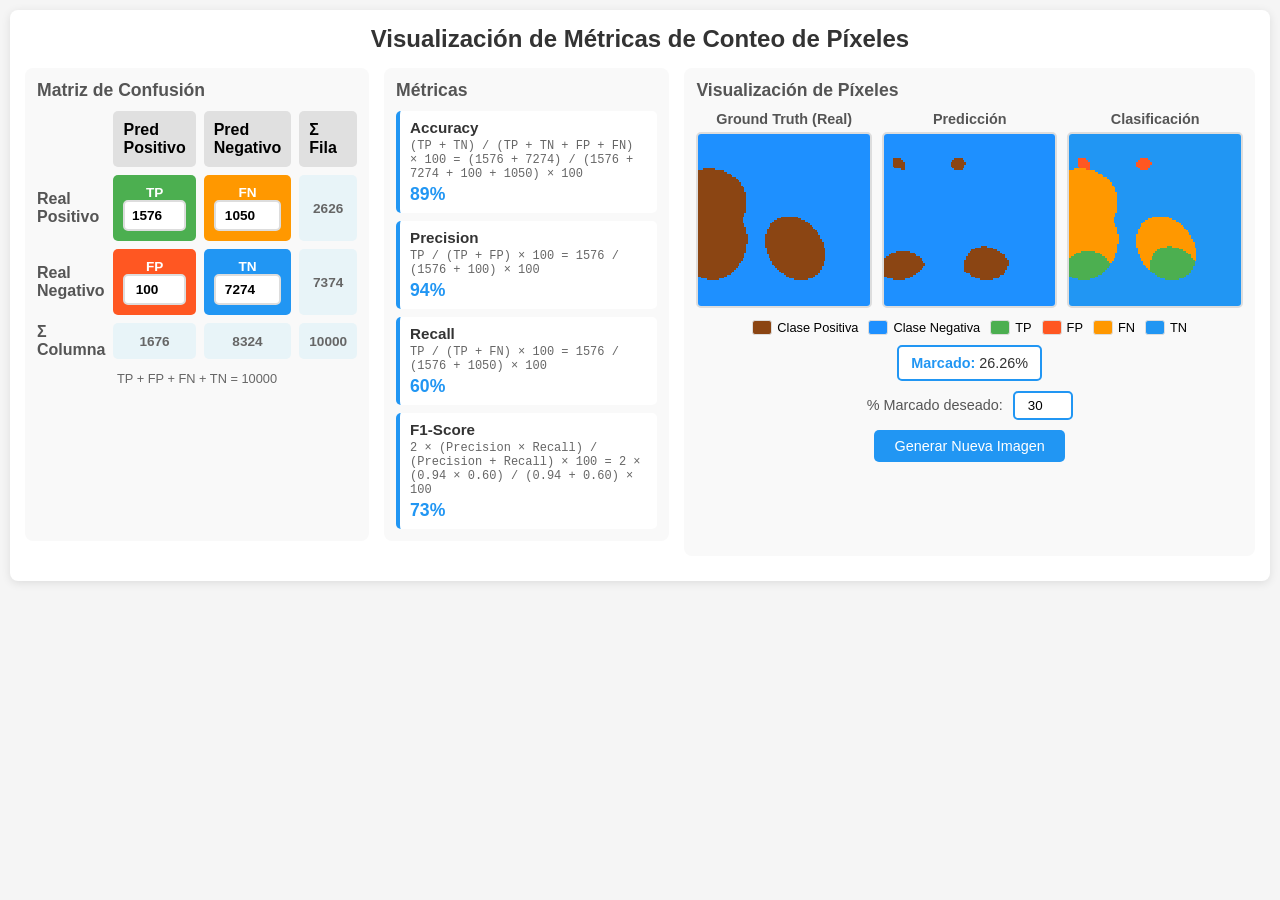
==== confusion/index.html @ 87978277 "Primera versión de matriz de confusión" ====
<!DOCTYPE html>
<html lang="es">
<head>
    <meta charset="UTF-8">
    <meta name="viewport" content="width=device-width, initial-scale=1.0">
    <title>Visualización de Métricas de Píxeles</title>
    <style>
        * {
            margin: 0;
            padding: 0;
            box-sizing: border-box;
        }

        body {
            font-family: 'Segoe UI', Tahoma, Geneva, Verdana, sans-serif;
            background: #f5f5f5;
            padding: 10px;
        }

        .container {
            max-width: 1600px;
            margin: 0 auto;
            background: white;
            padding: 15px;
            border-radius: 8px;
            box-shadow: 0 2px 10px rgba(0,0,0,0.1);
        }

        h1 {
            color: #333;
            margin-bottom: 15px;
            text-align: center;
            font-size: 1.5em;
        }

        .main-grid {
            display: grid;
            grid-template-columns: 1fr 1fr 2fr;
            gap: 15px;
            margin-bottom: 10px;
        }

        .section {
            background: #f9f9f9;
            padding: 12px;
            border-radius: 8px;
        }

        .section h2 {
            color: #555;
            margin-bottom: 10px;
            font-size: 1.1em;
        }

        .confusion-matrix {
            display: grid;
            grid-template-columns: auto 1fr 1fr auto;
            gap: 8px;
            margin-bottom: 12px;
        }

        .sum-cell {
            display: flex;
            align-items: center;
            justify-content: center;
            font-weight: bold;
            color: #666;
            font-size: 0.85em;
            background: #e8f4f8;
            padding: 10px;
            border-radius: 5px;
        }

        .matrix-cell {
            padding: 10px;
            text-align: center;
            border-radius: 5px;
            font-weight: bold;
            font-size: 0.85em;
        }

        .matrix-label {
            display: flex;
            align-items: center;
            justify-content: center;
            font-weight: bold;
            color: #555;
        }

        .matrix-header {
            background: #e0e0e0;
            font-weight: bold;
            padding: 10px;
            border-radius: 5px;
        }

        .tp { background: #4CAF50; color: white; }
        .fn { background: #FF9800; color: white; }
        .fp { background: #FF5722; color: white; }
        .tn { background: #2196F3; color: white; }

        .matrix-input {
            width: 100%;
            padding: 6px;
            font-size: 1em;
            text-align: center;
            border: 2px solid #ddd;
            border-radius: 5px;
            font-weight: bold;
        }

        .matrix-input:focus {
            outline: none;
            border-color: #2196F3;
        }

        .metrics {
            display: flex;
            flex-direction: column;
            gap: 8px;
        }

        .metric-item {
            background: white;
            padding: 8px 10px;
            border-radius: 5px;
            border-left: 4px solid #2196F3;
        }

        .metric-name {
            font-weight: bold;
            color: #333;
            margin-bottom: 3px;
            font-size: 0.95em;
        }

        .metric-formula {
            font-family: 'Courier New', monospace;
            color: #666;
            font-size: 0.75em;
            margin-bottom: 3px;
        }

        .metric-value {
            font-size: 1.1em;
            font-weight: bold;
            color: #2196F3;
        }

        .images-section {
            grid-column: 3 / 4;
            grid-row: 1 / 3;
        }

        .images-grid {
            display: grid;
            grid-template-columns: repeat(3, 1fr);
            gap: 10px;
        }

        .image-container {
            text-align: center;
        }

        .image-container h3 {
            color: #555;
            margin-bottom: 5px;
            font-size: 0.9em;
        }

        canvas {
            border: 2px solid #ddd;
            border-radius: 5px;
            width: 100%;
            height: auto;
            image-rendering: pixelated;
        }

        .controls {
            display: flex;
            justify-content: center;
            gap: 10px;
            margin-top: 10px;
            flex-direction: column;
            align-items: center;
        }

        .info-box {
            background: white;
            padding: 8px 12px;
            border-radius: 5px;
            border: 2px solid #2196F3;
            font-size: 0.9em;
            color: #333;
        }

        .info-label {
            font-weight: bold;
            color: #2196F3;
        }

        button {
            background: #2196F3;
            color: white;
            border: none;
            padding: 8px 20px;
            font-size: 0.9em;
            border-radius: 5px;
            cursor: pointer;
            transition: background 0.3s;
        }

        button:hover {
            background: #1976D2;
        }

        button:active {
            transform: scale(0.98);
        }

        .legend {
            display: flex;
            justify-content: center;
            gap: 10px;
            margin-top: 8px;
            flex-wrap: wrap;
        }

        .legend-item {
            display: flex;
            align-items: center;
            gap: 5px;
            font-size: 0.8em;
        }

        .legend-color {
            width: 20px;
            height: 15px;
            border-radius: 3px;
            border: 1px solid #ddd;
        }

        @media (max-width: 1024px) {
            .main-grid {
                grid-template-columns: 1fr;
            }

            .images-grid {
                grid-template-columns: 1fr;
            }
        }
    </style>
</head>
<body>
    <div class="container">
        <h1>Visualización de Métricas de Conteo de Píxeles</h1>
        
        <div class="main-grid">
            <div class="section">
                <h2>Matriz de Confusión</h2>
                <div class="confusion-matrix">
                    <div></div>
                    <div class="matrix-header">Pred Positivo</div>
                    <div class="matrix-header">Pred Negativo</div>
                    <div class="matrix-header">Σ Fila</div>
                    
                    <div class="matrix-label">Real Positivo</div>
                    <div class="matrix-cell tp">
                        <div>TP</div>
                        <input type="number" id="tp" class="matrix-input" min="0" value="300">
                    </div>
                    <div class="matrix-cell fn">
                        <div>FN</div>
                        <input type="number" id="fn" class="matrix-input" min="0" value="200">
                    </div>
                    <div class="sum-cell" id="sum-row1">500</div>
                    
                    <div class="matrix-label">Real Negativo</div>
                    <div class="matrix-cell fp">
                        <div>FP</div>
                        <input type="number" id="fp" class="matrix-input" min="0" value="100">
                    </div>
                    <div class="matrix-cell tn">
                        <div>TN</div>
                        <input type="number" id="tn" class="matrix-input" min="0" value="9400">
                    </div>
                    <div class="sum-cell" id="sum-row2">9500</div>

                    <div class="matrix-label">Σ Columna</div>
                    <div class="sum-cell" id="sum-col1">400</div>
                    <div class="sum-cell" id="sum-col2">9600</div>
                    <div class="sum-cell" id="sum-total">10000</div>
                </div>
                <p style="color: #666; font-size: 0.8em; text-align: center;">
                    TP + FP + FN + TN = 10000
                </p>
            </div>

            <div class="section">
                <h2>Métricas</h2>
                <div class="metrics">
                    <div class="metric-item">
                        <div class="metric-name">Accuracy</div>
                        <div class="metric-formula" id="accuracy-formula"></div>
                        <div class="metric-value" id="accuracy-value"></div>
                    </div>
                    <div class="metric-item">
                        <div class="metric-name">Precision</div>
                        <div class="metric-formula" id="precision-formula"></div>
                        <div class="metric-value" id="precision-value"></div>
                    </div>
                    <div class="metric-item">
                        <div class="metric-name">Recall</div>
                        <div class="metric-formula" id="recall-formula"></div>
                        <div class="metric-value" id="recall-value"></div>
                    </div>
                    <div class="metric-item">
                        <div class="metric-name">F1-Score</div>
                        <div class="metric-formula" id="f1-formula"></div>
                        <div class="metric-value" id="f1-value"></div>
                    </div>
                </div>
            </div>

            <div class="section images-section">
                <h2>Visualización de Píxeles</h2>
                <div class="images-grid">
                    <div class="image-container">
                        <h3>Ground Truth (Real)</h3>
                        <canvas id="groundTruthCanvas" width="100" height="100"></canvas>
                    </div>
                    <div class="image-container">
                        <h3>Predicción</h3>
                        <canvas id="predictionCanvas" width="100" height="100"></canvas>
                    </div>
                    <div class="image-container">
                        <h3>Clasificación</h3>
                        <canvas id="resultCanvas" width="100" height="100"></canvas>
                    </div>
                </div>
                <div class="legend">
                    <div class="legend-item">
                        <div class="legend-color" style="background: #8B4513;"></div>
                        <span>Clase Positiva</span>
                    </div>
                    <div class="legend-item">
                        <div class="legend-color" style="background: #1E90FF;"></div>
                        <span>Clase Negativa</span>
                    </div>
                    <div class="legend-item">
                        <div class="legend-color" style="background: #4CAF50;"></div>
                        <span>TP</span>
                    </div>
                    <div class="legend-item">
                        <div class="legend-color" style="background: #FF5722;"></div>
                        <span>FP</span>
                    </div>
                    <div class="legend-item">
                        <div class="legend-color" style="background: #FF9800;"></div>
                        <span>FN</span>
                    </div>
                    <div class="legend-item">
                        <div class="legend-color" style="background: #2196F3;"></div>
                        <span>TN</span>
                    </div>
                </div>
                <div class="controls">
                    <div class="info-box">
                        <span class="info-label">Marcado:</span> <span id="markedPercentage">0%</span>
                    </div>
                    <div style="display: flex; align-items: center; gap: 10px;">
                        <label for="targetPercentage" style="font-size: 0.9em; color: #555;">% Marcado deseado:</label>
                        <input type="number" id="targetPercentage" min="10" max="90" value="30" 
                               style="width: 60px; padding: 5px; border: 2px solid #2196F3; border-radius: 5px; text-align: center;">
                    </div>
                    <button id="generateBtn">Generar Nueva Imagen</button>
                </div>
            </div>
        </div>
    </div>

    <script>
        const CANVAS_SIZE = 100;
        const TOTAL_PIXELS = CANVAS_SIZE * CANVAS_SIZE;
        const MAX_SUM = 10000;

        // Canvas elements
        const groundTruthCanvas = document.getElementById('groundTruthCanvas');
        const predictionCanvas = document.getElementById('predictionCanvas');
        const resultCanvas = document.getElementById('resultCanvas');
        
        const gtCtx = groundTruthCanvas.getContext('2d');
        const predCtx = predictionCanvas.getContext('2d');
        const resultCtx = resultCanvas.getContext('2d');

        // Input elements
        const tpInput = document.getElementById('tp');
        const fnInput = document.getElementById('fn');
        const fpInput = document.getElementById('fp');
        const tnInput = document.getElementById('tn');

        // Ground truth data
        let groundTruthData = new Uint8Array(TOTAL_PIXELS);

        // Colors
        const COLORS = {
            positive: [139, 69, 19],    // Brown
            negative: [30, 144, 255],   // Blue
            tp: [76, 175, 80],          // Green
            fp: [255, 87, 34],          // Red-Orange
            fn: [255, 152, 0],          // Orange
            tn: [33, 150, 243]          // Blue
        };

        function generateGroundTruthWithPercentage(targetPercentage) {
            const targetPositivePixels = Math.round(TOTAL_PIXELS * targetPercentage / 100);
            
            groundTruthData.fill(0);
            
            const numBlobs = Math.random() < 0.5 ? 2 : 3;
            const pixelsPerBlob = Math.floor(targetPositivePixels / numBlobs);
            let remainingPixels = targetPositivePixels;
            
            for (let b = 0; b < numBlobs && remainingPixels > 0; b++) {
                const blobTarget = Math.min(pixelsPerBlob + (b === numBlobs - 1 ? remainingPixels % pixelsPerBlob : 0), remainingPixels);
                
                const centerX = Math.random() * CANVAS_SIZE;
                const centerY = Math.random() * CANVAS_SIZE;
                
                // Calculate radius to approximately match target pixels
                const radiusBase = Math.sqrt(blobTarget / Math.PI);
                const radiusX = radiusBase * (0.9 + Math.random() * 0.4);
                const radiusY = radiusX * (0.7 + Math.random() * 0.6);
                const rotation = Math.random() * Math.PI;
                
                const candidatePixels = [];
                
                for (let y = 0; y < CANVAS_SIZE; y++) {
                    for (let x = 0; x < CANVAS_SIZE; x++) {
                        const idx = y * CANVAS_SIZE + x;
                        if (groundTruthData[idx] === 1) continue;
                        
                        const dx = x - centerX;
                        const dy = y - centerY;
                        
                        const rotX = dx * Math.cos(rotation) - dy * Math.sin(rotation);
                        const rotY = dx * Math.sin(rotation) + dy * Math.cos(rotation);
                        
                        const dist = (rotX * rotX) / (radiusX * radiusX) + 
                                   (rotY * rotY) / (radiusY * radiusY);
                        
                        if (dist <= 1) {
                            candidatePixels.push({ idx, dist });
                        }
                    }
                }
                
                // Sort by distance and take the closest ones for cohesion
                candidatePixels.sort((a, b) => a.dist - b.dist);
                const pixelsToAdd = Math.min(blobTarget, candidatePixels.length);
                
                for (let i = 0; i < pixelsToAdd; i++) {
                    groundTruthData[candidatePixels[i].idx] = 1;
                }
                
                remainingPixels -= pixelsToAdd;
            }
            
            // Count actual positive pixels
            let actualPositive = 0;
            for (let i = 0; i < TOTAL_PIXELS; i++) {
                if (groundTruthData[i] === 1) actualPositive++;
            }
            
            // Adjust confusion matrix to match ground truth
            const tp = parseInt(tpInput.value) || 0;
            const fn = parseInt(fnInput.value) || 0;
            const fp = parseInt(fpInput.value) || 0;
            
            // Maintain ratios if possible
            const currentPositive = tp + fn;
            if (currentPositive > 0) {
                const tpRatio = tp / currentPositive;
                const newTP = Math.round(actualPositive * tpRatio);
                const newFN = actualPositive - newTP;
                
                tpInput.value = newTP;
                fnInput.value = newFN;
            } else {
                // Default split
                tpInput.value = Math.round(actualPositive * 0.6);
                fnInput.value = actualPositive - Math.round(actualPositive * 0.6);
            }
            
            // Keep FP if possible, adjust TN
            const maxFP = Math.min(fp, MAX_SUM - actualPositive);
            fpInput.value = maxFP;
            tnInput.value = TOTAL_PIXELS - actualPositive - maxFP;
            
            drawGroundTruth();
            updateMarkedPercentage();
            updatePrediction();
        }

        function updateMarkedPercentage() {
            let positiveCount = 0;
            for (let i = 0; i < TOTAL_PIXELS; i++) {
                if (groundTruthData[i] === 1) positiveCount++;
            }
            const percentage = (positiveCount / TOTAL_PIXELS * 100).toFixed(2);
            document.getElementById('markedPercentage').textContent = percentage + '%';
        }

        function drawGroundTruth() {
            const imageData = gtCtx.createImageData(CANVAS_SIZE, CANVAS_SIZE);
            
            for (let i = 0; i < TOTAL_PIXELS; i++) {
                const color = groundTruthData[i] ? COLORS.positive : COLORS.negative;
                imageData.data[i * 4] = color[0];
                imageData.data[i * 4 + 1] = color[1];
                imageData.data[i * 4 + 2] = color[2];
                imageData.data[i * 4 + 3] = 255;
            }
            
            gtCtx.putImageData(imageData, 0, 0);
        }

        function updatePrediction() {
            const tp = parseInt(tpInput.value) || 0;
            const fn = parseInt(fnInput.value) || 0;
            const fp = parseInt(fpInput.value) || 0;
            const tn = parseInt(tnInput.value) || 0;
            
            // Count positive and negative pixels in ground truth
            let positivePixels = [];
            let negativePixels = [];
            
            for (let i = 0; i < TOTAL_PIXELS; i++) {
                if (groundTruthData[i] === 1) {
                    positivePixels.push(i);
                } else {
                    negativePixels.push(i);
                }
            }
            
            // Create prediction as blobs instead of random pixels
            const predictionData = new Uint8Array(TOTAL_PIXELS);
            predictionData.fill(0);
            
            // Special case: perfect prediction (FN=0 and FP=0)
            if (fn === 0 && fp === 0) {
                // Prediction should match ground truth exactly
                for (let i = 0; i < TOTAL_PIXELS; i++) {
                    predictionData[i] = groundTruthData[i];
                }
            } else {
                // Generate TP blobs or mark all positive pixels if FN=0
                const tpTarget = Math.min(tp, positivePixels.length);
                if (fn === 0) {
                    // Mark ALL positive pixels as predicted positive
                    for (let i = 0; i < positivePixels.length; i++) {
                        predictionData[positivePixels[i]] = 1;
                    }
                } else {
                    generatePredictionBlobs(predictionData, groundTruthData, tpTarget, 1, 1);
                }
                
                // Generate FP blobs or mark no negative pixels if FP=0
                const fpTarget = Math.min(fp, negativePixels.length);
                if (fp > 0) {
                    generatePredictionBlobs(predictionData, groundTruthData, fpTarget, 0, 1);
                }
            }
            
            drawPrediction(predictionData);
            drawResult(predictionData);
            updateMetrics();
        }

        function generatePredictionBlobs(predictionData, groundTruthData, targetCount, gtValue, predValue) {
            if (targetCount === 0) return;
            
            // Create fewer, larger blobs (2-4)
            const numBlobs = Math.min(Math.max(2, Math.ceil(targetCount / 1500)), 4);
            const pixelsPerBlob = Math.floor(targetCount / numBlobs);
            let remainingPixels = targetCount;
            
            for (let b = 0; b < numBlobs && remainingPixels > 0; b++) {
                const blobTarget = Math.min(pixelsPerBlob + (remainingPixels % numBlobs > b ? 1 : 0), remainingPixels);
                if (blobTarget === 0) continue;
                
                // Find a valid center point in a region with enough available pixels
                let centerX, centerY, centerIdx;
                let attempts = 0;
                let validCenter = false;
                
                do {
                    centerX = Math.floor(Math.random() * CANVAS_SIZE);
                    centerY = Math.floor(Math.random() * CANVAS_SIZE);
                    centerIdx = centerY * CANVAS_SIZE + centerX;
                    
                    // Check if center is valid and has enough surrounding pixels
                    if (groundTruthData[centerIdx] === gtValue && predictionData[centerIdx] !== predValue) {
                        let nearbyAvailable = 0;
                        for (let dy = -15; dy <= 15; dy++) {
                            for (let dx = -15; dx <= 15; dx++) {
                                const ny = centerY + dy;
                                const nx = centerX + dx;
                                if (ny >= 0 && ny < CANVAS_SIZE && nx >= 0 && nx < CANVAS_SIZE) {
                                    const nIdx = ny * CANVAS_SIZE + nx;
                                    if (groundTruthData[nIdx] === gtValue && predictionData[nIdx] !== predValue) {
                                        nearbyAvailable++;
                                    }
                                }
                            }
                        }
                        if (nearbyAvailable >= Math.min(blobTarget, 50)) {
                            validCenter = true;
                        }
                    }
                    attempts++;
                } while (!validCenter && attempts < 200);
                
                if (!validCenter) continue;
                
                // Generate large elliptical blob
                const radiusX = Math.sqrt(blobTarget / Math.PI) * (0.8 + Math.random() * 0.4);
                const radiusY = radiusX * (0.7 + Math.random() * 0.6);
                const rotation = Math.random() * Math.PI;
                
                // Collect all pixels within the ellipse
                const blobPixels = [];
                
                for (let y = Math.max(0, centerY - Math.ceil(radiusY) - 5); 
                     y < Math.min(CANVAS_SIZE, centerY + Math.ceil(radiusY) + 5); y++) {
                    for (let x = Math.max(0, centerX - Math.ceil(radiusX) - 5); 
                         x < Math.min(CANVAS_SIZE, centerX + Math.ceil(radiusX) + 5); x++) {
                        const idx = y * CANVAS_SIZE + x;
                        
                        if (groundTruthData[idx] !== gtValue || predictionData[idx] === predValue) continue;
                        
                        const dx = x - centerX;
                        const dy = y - centerY;
                        
                        const rotX = dx * Math.cos(rotation) - dy * Math.sin(rotation);
                        const rotY = dx * Math.sin(rotation) + dy * Math.cos(rotation);
                        
                        const dist = (rotX * rotX) / (radiusX * radiusX) + 
                                   (rotY * rotY) / (radiusY * radiusY);
                        
                        if (dist <= 1) {
                            blobPixels.push(idx);
                        }
                    }
                }
                
                // Add pixels, prioritizing those closer to center for better cohesion
                blobPixels.sort((a, b) => {
                    const ax = a % CANVAS_SIZE;
                    const ay = Math.floor(a / CANVAS_SIZE);
                    const bx = b % CANVAS_SIZE;
                    const by = Math.floor(b / CANVAS_SIZE);
                    const distA = (ax - centerX) * (ax - centerX) + (ay - centerY) * (ay - centerY);
                    const distB = (bx - centerX) * (bx - centerX) + (by - centerY) * (by - centerY);
                    return distA - distB;
                });
                
                const pixelsToAdd = Math.min(blobTarget, blobPixels.length);
                for (let i = 0; i < pixelsToAdd; i++) {
                    predictionData[blobPixels[i]] = predValue;
                }
                
                remainingPixels -= pixelsToAdd;
            }
        }

        function drawPrediction(predictionData) {
            const imageData = predCtx.createImageData(CANVAS_SIZE, CANVAS_SIZE);
            
            for (let i = 0; i < TOTAL_PIXELS; i++) {
                const color = predictionData[i] ? COLORS.positive : COLORS.negative;
                imageData.data[i * 4] = color[0];
                imageData.data[i * 4 + 1] = color[1];
                imageData.data[i * 4 + 2] = color[2];
                imageData.data[i * 4 + 3] = 255;
            }
            
            predCtx.putImageData(imageData, 0, 0);
        }

        function drawResult(predictionData) {
            const imageData = resultCtx.createImageData(CANVAS_SIZE, CANVAS_SIZE);
            
            for (let i = 0; i < TOTAL_PIXELS; i++) {
                const isPositive = groundTruthData[i] === 1;
                const predictedPositive = predictionData[i] === 1;
                
                let color;
                if (isPositive && predictedPositive) {
                    color = COLORS.tp;
                } else if (isPositive && !predictedPositive) {
                    color = COLORS.fn;
                } else if (!isPositive && predictedPositive) {
                    color = COLORS.fp;
                } else {
                    color = COLORS.tn;
                }
                
                imageData.data[i * 4] = color[0];
                imageData.data[i * 4 + 1] = color[1];
                imageData.data[i * 4 + 2] = color[2];
                imageData.data[i * 4 + 3] = 255;
            }
            
            resultCtx.putImageData(imageData, 0, 0);
        }

        function shuffle(array) {
            for (let i = array.length - 1; i > 0; i--) {
                const j = Math.floor(Math.random() * (i + 1));
                [array[i], array[j]] = [array[j], array[i]];
            }
        }

        function updateMetrics() {
            const tp = parseInt(tpInput.value) || 0;
            const fn = parseInt(fnInput.value) || 0;
            const fp = parseInt(fpInput.value) || 0;
            const tn = parseInt(tnInput.value) || 0;
            
            // Update sums
            document.getElementById('sum-row1').textContent = tp + fn;
            document.getElementById('sum-row2').textContent = fp + tn;
            document.getElementById('sum-col1').textContent = tp + fp;
            document.getElementById('sum-col2').textContent = fn + tn;
            document.getElementById('sum-total').textContent = tp + fn + fp + tn;
            
            // Accuracy
            const accuracy = (tp + tn) / (tp + tn + fp + fn);
            const accuracyPercent = (accuracy * 100).toFixed(0);
            document.getElementById('accuracy-formula').textContent = 
                `(TP + TN) / (TP + TN + FP + FN) × 100 = (${tp} + ${tn}) / (${tp} + ${tn} + ${fp} + ${fn}) × 100`;
            document.getElementById('accuracy-value').textContent = 
                accuracyPercent + '%';
            
            // Precision
            const precision = tp / (tp + fp) || 0;
            const precisionPercent = (precision * 100).toFixed(0);
            document.getElementById('precision-formula').textContent = 
                `TP / (TP + FP) × 100 = ${tp} / (${tp} + ${fp}) × 100`;
            document.getElementById('precision-value').textContent = 
                precisionPercent + '%';
            
            // Recall
            const recall = tp / (tp + fn) || 0;
            const recallPercent = (recall * 100).toFixed(0);
            document.getElementById('recall-formula').textContent = 
                `TP / (TP + FN) × 100 = ${tp} / (${tp} + ${fn}) × 100`;
            document.getElementById('recall-value').textContent = 
                recallPercent + '%';
            
            // F1-Score
            const f1 = 2 * (precision * recall) / (precision + recall) || 0;
            const f1Percent = (f1 * 100).toFixed(0);
            document.getElementById('f1-formula').textContent = 
                `2 × (Precision × Recall) / (Precision + Recall) × 100 = 2 × (${precision.toFixed(2)} × ${recall.toFixed(2)}) / (${precision.toFixed(2)} + ${recall.toFixed(2)}) × 100`;
            document.getElementById('f1-value').textContent = 
                f1Percent + '%';
        }

        let lastValues = { tp: 300, fn: 200, fp: 100 };
        
        function handleMatrixChange(changedInput) {
            let tp = parseInt(tpInput.value) || 0;
            let fn = parseInt(fnInput.value) || 0;
            let fp = parseInt(fpInput.value) || 0;
            
            // Ensure non-negative
            tp = Math.max(0, tp);
            fn = Math.max(0, fn);
            fp = Math.max(0, fp);
            
            // Get the number of positive pixels in ground truth
            let positiveCount = 0;
            for (let i = 0; i < TOTAL_PIXELS; i++) {
                if (groundTruthData[i] === 1) positiveCount++;
            }
            
            const negativeCount = TOTAL_PIXELS - positiveCount;
            
            // Anchor by rows: TP+FN must equal positive pixels, FP+TN must equal negative pixels
            if (changedInput === 'tp') {
                // Adjust FN to maintain TP+FN = positiveCount
                fn = Math.max(0, positiveCount - tp);
                tp = Math.min(tp, positiveCount);
            } else if (changedInput === 'fn') {
                // Adjust TP to maintain TP+FN = positiveCount
                tp = Math.max(0, positiveCount - fn);
                fn = Math.min(fn, positiveCount);
            } else if (changedInput === 'fp') {
                // Adjust TN to maintain FP+TN = negativeCount
                let tn = Math.max(0, negativeCount - fp);
                fp = Math.min(fp, negativeCount);
            } else if (changedInput === 'tn') {
                // Adjust FP to maintain FP+TN = negativeCount
                let tnValue = parseInt(tnInput.value) || 0;
                tnValue = Math.max(0, tnValue);
                fp = Math.max(0, negativeCount - tnValue);
                tnValue = Math.min(tnValue, negativeCount);
            }
            
            // Limit total to prevent overflow
            if (tp + fn + fp > MAX_SUM) {
                if (changedInput === 'tp' || changedInput === 'fn') {
                    const rowSum = tp + fn;
                    if (rowSum + fp > MAX_SUM) {
                        fp = MAX_SUM - rowSum;
                    }
                } else if (changedInput === 'fp') {
                    const availableForFP = MAX_SUM - positiveCount;
                    fp = Math.min(fp, availableForFP);
                }
            }
            
            // Calculate TN based on the constraint
            const tn = negativeCount - fp;
            
            // Update inputs
            tpInput.value = tp;
            fnInput.value = fn;
            fpInput.value = fp;
            tnInput.value = tn;
            
            // Store last values
            lastValues = { tp, fn, fp };
            
            updatePrediction();
        }

        // Event listeners
        tpInput.addEventListener('input', () => handleMatrixChange('tp'));
        fnInput.addEventListener('input', () => handleMatrixChange('fn'));
        fpInput.addEventListener('input', () => handleMatrixChange('fp'));
        tnInput.addEventListener('input', () => handleMatrixChange('tn'));

        document.getElementById('generateBtn').addEventListener('click', () => {
            const targetPercentage = parseFloat(document.getElementById('targetPercentage').value) || 30;
            generateGroundTruthWithPercentage(targetPercentage);
        });

        // Initialize
        const targetPercentage = parseFloat(document.getElementById('targetPercentage').value) || 30;
        generateGroundTruthWithPercentage(targetPercentage);
    </script>
</body>
</html>
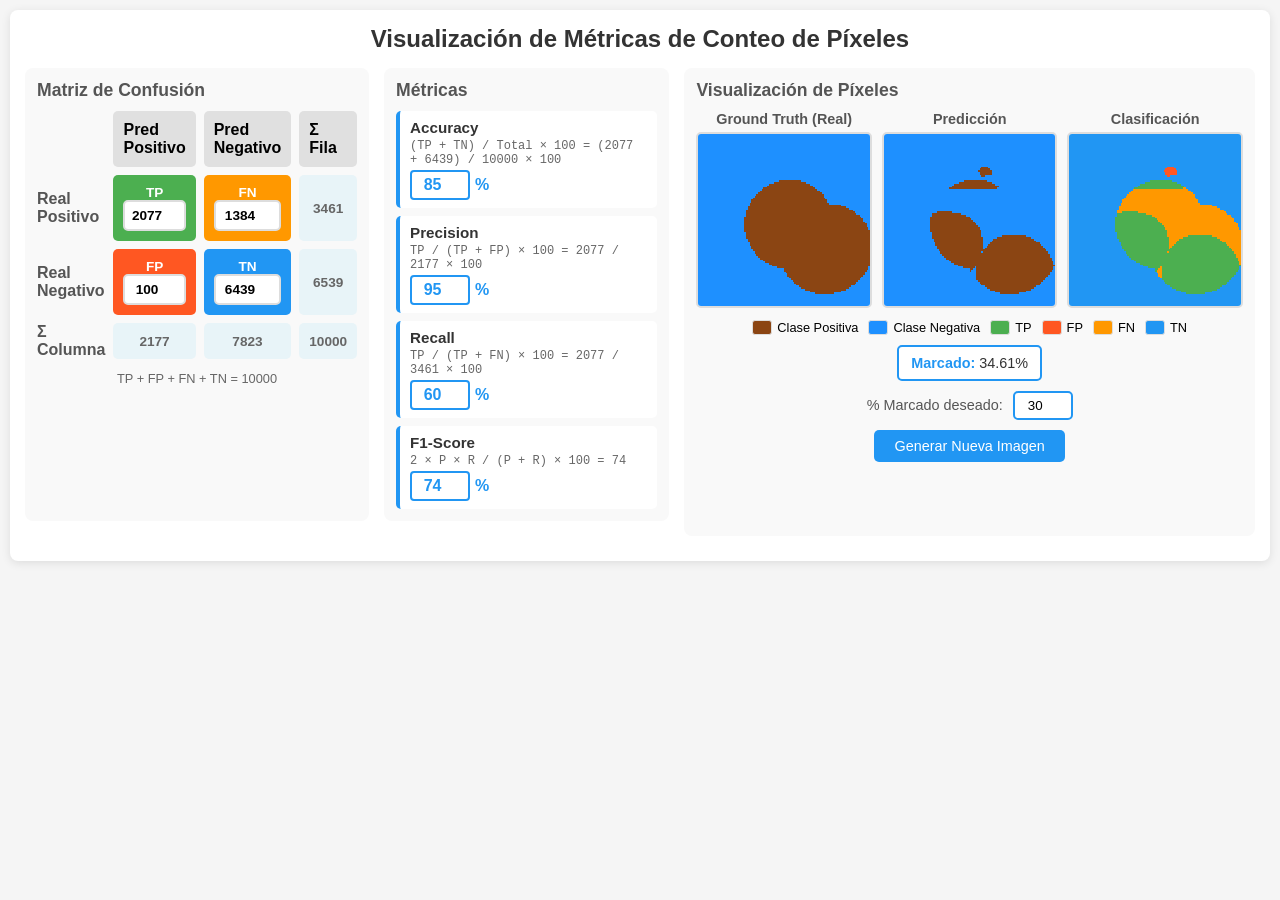
==== commit 03fd1b45: "Nueva versión" ====
--- a/confusion/index.html
+++ b/confusion/index.html
@@ -141,10 +141,21 @@
             margin-bottom: 3px;
         }
 
-        .metric-value {
-            font-size: 1.1em;
+        .metric-input {
+            width: 60px;
+            padding: 4px 6px;
+            font-size: 1em;
+            text-align: center;
+            border: 2px solid #2196F3;
+            border-radius: 4px;
             font-weight: bold;
             color: #2196F3;
+        }
+
+        .metric-input:focus {
+            outline: none;
+            border-color: #1976D2;
+            background: #e3f2fd;
         }
 
         .images-section {
@@ -302,22 +313,34 @@
                     <div class="metric-item">
                         <div class="metric-name">Accuracy</div>
                         <div class="metric-formula" id="accuracy-formula"></div>
-                        <div class="metric-value" id="accuracy-value"></div>
+                        <div style="display: flex; align-items: center; gap: 5px;">
+                            <input type="number" id="accuracy-input" class="metric-input" min="0" max="100" step="1" value="0">
+                            <span style="font-weight: bold; color: #2196F3;">%</span>
+                        </div>
                     </div>
                     <div class="metric-item">
                         <div class="metric-name">Precision</div>
                         <div class="metric-formula" id="precision-formula"></div>
-                        <div class="metric-value" id="precision-value"></div>
+                        <div style="display: flex; align-items: center; gap: 5px;">
+                            <input type="number" id="precision-input" class="metric-input" min="0" max="100" step="1" value="0">
+                            <span style="font-weight: bold; color: #2196F3;">%</span>
+                        </div>
                     </div>
                     <div class="metric-item">
                         <div class="metric-name">Recall</div>
                         <div class="metric-formula" id="recall-formula"></div>
-                        <div class="metric-value" id="recall-value"></div>
+                        <div style="display: flex; align-items: center; gap: 5px;">
+                            <input type="number" id="recall-input" class="metric-input" min="0" max="100" step="1" value="0">
+                            <span style="font-weight: bold; color: #2196F3;">%</span>
+                        </div>
                     </div>
                     <div class="metric-item">
                         <div class="metric-name">F1-Score</div>
                         <div class="metric-formula" id="f1-formula"></div>
-                        <div class="metric-value" id="f1-value"></div>
+                        <div style="display: flex; align-items: center; gap: 5px;">
+                            <input type="number" id="f1-input" class="metric-input" min="0" max="100" step="1" value="0">
+                            <span style="font-weight: bold; color: #2196F3;">%</span>
+                        </div>
                     </div>
                 </div>
             </div>
@@ -404,37 +427,33 @@
 
         // Colors
         const COLORS = {
-            positive: [139, 69, 19],    // Brown
-            negative: [30, 144, 255],   // Blue
-            tp: [76, 175, 80],          // Green
-            fp: [255, 87, 34],          // Red-Orange
-            fn: [255, 152, 0],          // Orange
-            tn: [33, 150, 243]          // Blue
+            positive: [139, 69, 19],
+            negative: [30, 144, 255],
+            tp: [76, 175, 80],
+            fp: [255, 87, 34],
+            fn: [255, 152, 0],
+            tn: [33, 150, 243]
         };
 
         function generateGroundTruthWithPercentage(targetPercentage) {
             const targetPositivePixels = Math.round(TOTAL_PIXELS * targetPercentage / 100);
-            
             groundTruthData.fill(0);
             
             const numBlobs = Math.random() < 0.5 ? 2 : 3;
-            const pixelsPerBlob = Math.floor(targetPositivePixels / numBlobs);
-            let remainingPixels = targetPositivePixels;
-            
-            for (let b = 0; b < numBlobs && remainingPixels > 0; b++) {
-                const blobTarget = Math.min(pixelsPerBlob + (b === numBlobs - 1 ? remainingPixels % pixelsPerBlob : 0), remainingPixels);
-                
-                const centerX = Math.random() * CANVAS_SIZE;
-                const centerY = Math.random() * CANVAS_SIZE;
-                
-                // Calculate radius to approximately match target pixels
-                const radiusBase = Math.sqrt(blobTarget / Math.PI);
-                const radiusX = radiusBase * (0.9 + Math.random() * 0.4);
-                const radiusY = radiusX * (0.7 + Math.random() * 0.6);
+            
+            // Calculate radius to match target pixels
+            const totalArea = targetPositivePixels;
+            const areaPerBlob = totalArea / numBlobs;
+            const baseRadius = Math.sqrt(areaPerBlob / Math.PI);
+            
+            for (let b = 0; b < numBlobs; b++) {
+                const centerX = 25 + Math.random() * (CANVAS_SIZE - 50);
+                const centerY = 25 + Math.random() * (CANVAS_SIZE - 50);
+                const radiusX = baseRadius * (1.0 + Math.random() * 0.3);
+                const radiusY = radiusX * (0.85 + Math.random() * 0.3);
                 const rotation = Math.random() * Math.PI;
                 
-                const candidatePixels = [];
-                
+                // Create solid blob - fill all pixels within ellipse
                 for (let y = 0; y < CANVAS_SIZE; y++) {
                     for (let x = 0; x < CANVAS_SIZE; x++) {
                         const idx = y * CANVAS_SIZE + x;
@@ -442,28 +461,15 @@
                         
                         const dx = x - centerX;
                         const dy = y - centerY;
-                        
                         const rotX = dx * Math.cos(rotation) - dy * Math.sin(rotation);
                         const rotY = dx * Math.sin(rotation) + dy * Math.cos(rotation);
+                        const dist = (rotX * rotX) / (radiusX * radiusX) + (rotY * rotY) / (radiusY * radiusY);
                         
-                        const dist = (rotX * rotX) / (radiusX * radiusX) + 
-                                   (rotY * rotY) / (radiusY * radiusY);
-                        
-                        if (dist <= 1) {
-                            candidatePixels.push({ idx, dist });
+                        if (dist <= 1.0) {
+                            groundTruthData[idx] = 1;
                         }
                     }
                 }
-                
-                // Sort by distance and take the closest ones for cohesion
-                candidatePixels.sort((a, b) => a.dist - b.dist);
-                const pixelsToAdd = Math.min(blobTarget, candidatePixels.length);
-                
-                for (let i = 0; i < pixelsToAdd; i++) {
-                    groundTruthData[candidatePixels[i].idx] = 1;
-                }
-                
-                remainingPixels -= pixelsToAdd;
             }
             
             // Count actual positive pixels
@@ -472,27 +478,22 @@
                 if (groundTruthData[i] === 1) actualPositive++;
             }
             
-            // Adjust confusion matrix to match ground truth
             const tp = parseInt(tpInput.value) || 0;
             const fn = parseInt(fnInput.value) || 0;
             const fp = parseInt(fpInput.value) || 0;
-            
-            // Maintain ratios if possible
             const currentPositive = tp + fn;
+            
             if (currentPositive > 0) {
                 const tpRatio = tp / currentPositive;
                 const newTP = Math.round(actualPositive * tpRatio);
                 const newFN = actualPositive - newTP;
-                
                 tpInput.value = newTP;
                 fnInput.value = newFN;
             } else {
-                // Default split
                 tpInput.value = Math.round(actualPositive * 0.6);
                 fnInput.value = actualPositive - Math.round(actualPositive * 0.6);
             }
             
-            // Keep FP if possible, adjust TN
             const maxFP = Math.min(fp, MAX_SUM - actualPositive);
             fpInput.value = maxFP;
             tnInput.value = TOTAL_PIXELS - actualPositive - maxFP;
@@ -513,7 +514,6 @@
 
         function drawGroundTruth() {
             const imageData = gtCtx.createImageData(CANVAS_SIZE, CANVAS_SIZE);
-            
             for (let i = 0; i < TOTAL_PIXELS; i++) {
                 const color = groundTruthData[i] ? COLORS.positive : COLORS.negative;
                 imageData.data[i * 4] = color[0];
@@ -521,7 +521,6 @@
                 imageData.data[i * 4 + 2] = color[2];
                 imageData.data[i * 4 + 3] = 255;
             }
-            
             gtCtx.putImageData(imageData, 0, 0);
         }
 
@@ -529,58 +528,433 @@
             const tp = parseInt(tpInput.value) || 0;
             const fn = parseInt(fnInput.value) || 0;
             const fp = parseInt(fpInput.value) || 0;
-            const tn = parseInt(tnInput.value) || 0;
-            
-            // Count positive and negative pixels in ground truth
+            
             let positivePixels = [];
             let negativePixels = [];
-            
             for (let i = 0; i < TOTAL_PIXELS; i++) {
-                if (groundTruthData[i] === 1) {
-                    positivePixels.push(i);
+                if (groundTruthData[i] === 1) positivePixels.push(i);
+                else negativePixels.push(i);
+            }
+            
+            const maxAttempts = 3;
+            let attempt = 0;
+            let predictionData = null;
+            let success = false;
+            
+            while (attempt < maxAttempts && !success) {
+                attempt++;
+                if (attempt > 1) {
+                    console.log(`Retry attempt ${attempt}/${maxAttempts}...`);
+                }
+                
+                predictionData = new Uint8Array(TOTAL_PIXELS);
+                predictionData.fill(0);
+                
+                if (fn === 0 && fp === 0) {
+                    for (let i = 0; i < TOTAL_PIXELS; i++) {
+                        predictionData[i] = groundTruthData[i];
+                    }
                 } else {
-                    negativePixels.push(i);
-                }
-            }
-            
-            // Create prediction as blobs instead of random pixels
-            const predictionData = new Uint8Array(TOTAL_PIXELS);
-            predictionData.fill(0);
-            
-            // Special case: perfect prediction (FN=0 and FP=0)
-            if (fn === 0 && fp === 0) {
-                // Prediction should match ground truth exactly
-                for (let i = 0; i < TOTAL_PIXELS; i++) {
-                    predictionData[i] = groundTruthData[i];
-                }
-            } else {
-                // Generate TP blobs or mark all positive pixels if FN=0
                 const tpTarget = Math.min(tp, positivePixels.length);
+                const fnTarget = Math.min(fn, positivePixels.length);
+                
                 if (fn === 0) {
-                    // Mark ALL positive pixels as predicted positive
                     for (let i = 0; i < positivePixels.length; i++) {
                         predictionData[positivePixels[i]] = 1;
                     }
+                } else if (fnTarget < 200) {
+                    // For FN < 200, mark all as positive then unmark FN pixels in clusters
+                    for (let i = 0; i < positivePixels.length; i++) {
+                        predictionData[positivePixels[i]] = 1;
+                    }
+                    selectPixelsInClusters(predictionData, positivePixels, fnTarget, 0);
+                } else if (tpTarget < 200) {
+                    // For TP < 200, mark TP pixels in clusters
+                    selectPixelsInClusters(predictionData, positivePixels, tpTarget, 1);
                 } else {
+                    // For both large, use blobs but ensure exact count
                     generatePredictionBlobs(predictionData, groundTruthData, tpTarget, 1, 1);
-                }
-                
-                // Generate FP blobs or mark no negative pixels if FP=0
+                    
+                    // Count actual TP and adjust if needed
+                    let actualTP = 0;
+                    for (let i = 0; i < positivePixels.length; i++) {
+                        if (predictionData[positivePixels[i]] === 1) actualTP++;
+                    }
+                    
+                    if (actualTP < tpTarget) {
+                        // Need to add more TP - prioritize pixels near existing blobs
+                        const candidates = [];
+                        for (let i = 0; i < positivePixels.length; i++) {
+                            const idx = positivePixels[i];
+                            if (predictionData[idx] === 0) {
+                                // Count neighbors that are already TP
+                                let neighborCount = 0;
+                                const x = idx % CANVAS_SIZE;
+                                const y = Math.floor(idx / CANVAS_SIZE);
+                                for (let dy = -2; dy <= 2; dy++) {
+                                    for (let dx = -2; dx <= 2; dx++) {
+                                        const nx = x + dx;
+                                        const ny = y + dy;
+                                        if (nx >= 0 && nx < CANVAS_SIZE && ny >= 0 && ny < CANVAS_SIZE) {
+                                            const nIdx = ny * CANVAS_SIZE + nx;
+                                            if (predictionData[nIdx] === 1 && groundTruthData[nIdx] === 1) {
+                                                neighborCount++;
+                                            }
+                                        }
+                                    }
+                                }
+                                candidates.push({ idx, neighborCount });
+                            }
+                        }
+                        // Sort by neighbor count (descending) to prioritize pixels near existing blobs
+                        candidates.sort((a, b) => b.neighborCount - a.neighborCount);
+                        const toAdd = Math.min(tpTarget - actualTP, candidates.length);
+                        for (let i = 0; i < toAdd; i++) {
+                            predictionData[candidates[i].idx] = 1;
+                        }
+                    } else if (actualTP > tpTarget) {
+                        // Need to remove some TP - prioritize isolated pixels
+                        const candidates = [];
+                        for (let i = 0; i < positivePixels.length; i++) {
+                            const idx = positivePixels[i];
+                            if (predictionData[idx] === 1) {
+                                // Count neighbors that are also TP
+                                let neighborCount = 0;
+                                const x = idx % CANVAS_SIZE;
+                                const y = Math.floor(idx / CANVAS_SIZE);
+                                for (let dy = -1; dy <= 1; dy++) {
+                                    for (let dx = -1; dx <= 1; dx++) {
+                                        if (dx === 0 && dy === 0) continue;
+                                        const nx = x + dx;
+                                        const ny = y + dy;
+                                        if (nx >= 0 && nx < CANVAS_SIZE && ny >= 0 && ny < CANVAS_SIZE) {
+                                            const nIdx = ny * CANVAS_SIZE + nx;
+                                            if (predictionData[nIdx] === 1 && groundTruthData[nIdx] === 1) {
+                                                neighborCount++;
+                                            }
+                                        }
+                                    }
+                                }
+                                candidates.push({ idx, neighborCount });
+                            }
+                        }
+                        // Sort by neighbor count (ascending) to prioritize removing isolated pixels
+                        candidates.sort((a, b) => a.neighborCount - b.neighborCount);
+                        const toRemove = Math.min(actualTP - tpTarget, candidates.length);
+                        for (let i = 0; i < toRemove; i++) {
+                            predictionData[candidates[i].idx] = 0;
+                        }
+                    }
+                }
+                
                 const fpTarget = Math.min(fp, negativePixels.length);
-                if (fp > 0) {
-                    generatePredictionBlobs(predictionData, groundTruthData, fpTarget, 0, 1);
-                }
-            }
+                if (fpTarget > 0) {
+                    if (fpTarget < 200) {
+                        // For small FP, use clustered selection
+                        selectPixelsInClusters(predictionData, negativePixels, fpTarget, 1);
+                    } else {
+                        // For large FP, use blobs but ensure exact count
+                        generatePredictionBlobs(predictionData, groundTruthData, fpTarget, 0, 1);
+                        
+                        // Count actual FP and adjust if needed
+                        let actualFP = 0;
+                        for (let i = 0; i < negativePixels.length; i++) {
+                            if (predictionData[negativePixels[i]] === 1) actualFP++;
+                        }
+                        
+                        if (actualFP < fpTarget) {
+                            // Need to add more FP - prioritize pixels near existing FP blobs
+                            const candidates = [];
+                            for (let i = 0; i < negativePixels.length; i++) {
+                                const idx = negativePixels[i];
+                                if (predictionData[idx] === 0) {
+                                    // Count neighbors that are already FP
+                                    let neighborCount = 0;
+                                    const x = idx % CANVAS_SIZE;
+                                    const y = Math.floor(idx / CANVAS_SIZE);
+                                    for (let dy = -2; dy <= 2; dy++) {
+                                        for (let dx = -2; dx <= 2; dx++) {
+                                            const nx = x + dx;
+                                            const ny = y + dy;
+                                            if (nx >= 0 && nx < CANVAS_SIZE && ny >= 0 && ny < CANVAS_SIZE) {
+                                                const nIdx = ny * CANVAS_SIZE + nx;
+                                                if (predictionData[nIdx] === 1 && groundTruthData[nIdx] === 0) {
+                                                    neighborCount++;
+                                                }
+                                            }
+                                        }
+                                    }
+                                    candidates.push({ idx, neighborCount });
+                                }
+                            }
+                            // Sort by neighbor count (descending) to prioritize pixels near existing blobs
+                            candidates.sort((a, b) => b.neighborCount - a.neighborCount);
+                            const toAdd = Math.min(fpTarget - actualFP, candidates.length);
+                            for (let i = 0; i < toAdd; i++) {
+                                predictionData[candidates[i].idx] = 1;
+                            }
+                        } else if (actualFP > fpTarget) {
+                            // Need to remove some FP - prioritize isolated pixels
+                            const candidates = [];
+                            for (let i = 0; i < negativePixels.length; i++) {
+                                const idx = negativePixels[i];
+                                if (predictionData[idx] === 1) {
+                                    // Count neighbors that are also FP
+                                    let neighborCount = 0;
+                                    const x = idx % CANVAS_SIZE;
+                                    const y = Math.floor(idx / CANVAS_SIZE);
+                                    for (let dy = -1; dy <= 1; dy++) {
+                                        for (let dx = -1; dx <= 1; dx++) {
+                                            if (dx === 0 && dy === 0) continue;
+                                            const nx = x + dx;
+                                            const ny = y + dy;
+                                            if (nx >= 0 && nx < CANVAS_SIZE && ny >= 0 && ny < CANVAS_SIZE) {
+                                                const nIdx = ny * CANVAS_SIZE + nx;
+                                                if (predictionData[nIdx] === 1 && groundTruthData[nIdx] === 0) {
+                                                    neighborCount++;
+                                                }
+                                            }
+                                        }
+                                    }
+                                    candidates.push({ idx, neighborCount });
+                                }
+                            }
+                            // Sort by neighbor count (ascending) to prioritize removing isolated pixels
+                            candidates.sort((a, b) => a.neighborCount - b.neighborCount);
+                            const toRemove = Math.min(actualFP - fpTarget, candidates.length);
+                            for (let i = 0; i < toRemove; i++) {
+                                predictionData[candidates[i].idx] = 0;
+                            }
+                        }
+                    }
+                }
+            }
+                
+                // Validate pixel counts
+                let actualTP = 0, actualFN = 0, actualFP = 0, actualTN = 0;
+                for (let i = 0; i < TOTAL_PIXELS; i++) {
+                    const isPositive = groundTruthData[i] === 1;
+                    const predictedPositive = predictionData[i] === 1;
+                    if (isPositive && predictedPositive) actualTP++;
+                    else if (isPositive && !predictedPositive) actualFN++;
+                    else if (!isPositive && predictedPositive) actualFP++;
+                    else actualTN++;
+                }
+                
+                // Check if counts match (with tolerance of 10 pixels)
+                const tolerance = 100;
+                const tpDiff = Math.abs(actualTP - tp);
+                const fnDiff = Math.abs(actualFN - fn);
+                const fpDiff = Math.abs(actualFP - fp);
+                const tnDiff = Math.abs(actualTN - parseInt(tnInput.value));
+                
+                if (tpDiff <= tolerance && fnDiff <= tolerance && fpDiff <= tolerance && tnDiff <= tolerance) {
+                    success = true;
+                    if (tpDiff === 0 && fnDiff === 0 && fpDiff === 0 && tnDiff === 0) {
+                        console.log('✓ Pixel counts match perfectly!');
+                    } else {
+                        console.log(`✓ Pixel counts match within tolerance (±${tolerance}px)`);
+                        console.log(`  Differences: TP=${tpDiff}, FN=${fnDiff}, FP=${fpDiff}, TN=${tnDiff}`);
+                    }
+                } else if (attempt < maxAttempts) {
+                    console.log(`✗ Mismatch - Expected: TP=${tp}, FN=${fn}, FP=${fp} | Got: TP=${actualTP}, FN=${actualFN}, FP=${actualFP}`);
+                    console.log(`  Differences: TP=${tpDiff}, FN=${fnDiff}, FP=${fpDiff} (tolerance: ±${tolerance}px)`);
+                }
+            }
+            
+            if (!success) {
+                console.error('Failed to generate matching pixel counts after 3 attempts. Clearing display.');
+                predictionData = new Uint8Array(TOTAL_PIXELS);
+                predCtx.clearRect(0, 0, CANVAS_SIZE, CANVAS_SIZE);
+                resultCtx.clearRect(0, 0, CANVAS_SIZE, CANVAS_SIZE);
+                return;
+            }
+            
+            // Merge components if there are more than 6
+            mergeComponentsIfNeeded(predictionData);
             
             drawPrediction(predictionData);
             drawResult(predictionData);
             updateMetrics();
         }
 
+        function findConnectedComponents(data, value) {
+            const visited = new Uint8Array(TOTAL_PIXELS);
+            const components = [];
+            
+            for (let i = 0; i < TOTAL_PIXELS; i++) {
+                if (data[i] === value && !visited[i]) {
+                    const component = [];
+                    const queue = [i];
+                    visited[i] = 1;
+                    
+                    while (queue.length > 0) {
+                        const idx = queue.shift();
+                        component.push(idx);
+                        
+                        const x = idx % CANVAS_SIZE;
+                        const y = Math.floor(idx / CANVAS_SIZE);
+                        
+                        for (let dy = -1; dy <= 1; dy++) {
+                            for (let dx = -1; dx <= 1; dx++) {
+                                if (dx === 0 && dy === 0) continue;
+                                const nx = x + dx;
+                                const ny = y + dy;
+                                if (nx >= 0 && nx < CANVAS_SIZE && ny >= 0 && ny < CANVAS_SIZE) {
+                                    const nIdx = ny * CANVAS_SIZE + nx;
+                                    if (data[nIdx] === value && !visited[nIdx]) {
+                                        visited[nIdx] = 1;
+                                        queue.push(nIdx);
+                                    }
+                                }
+                            }
+                        }
+                    }
+                    
+                    components.push(component);
+                }
+            }
+            
+            return components;
+        }
+
+        function mergeComponentsIfNeeded(predictionData) {
+            const components = findConnectedComponents(predictionData, 1);
+            
+            if (components.length <= 6) {
+                console.log(`${components.length} components found (≤6, no merging needed)`);
+                return;
+            }
+            
+            console.log(`${components.length} components found (>6, merging smaller ones...)`);
+            
+            // Sort by size (descending)
+            components.sort((a, b) => b.length - a.length);
+            
+            // Keep the largest 2-3 components, merge the rest
+            const targetComponents = components.length > 10 ? 2 : 3;
+            const toKeep = components.slice(0, targetComponents);
+            const toMerge = components.slice(targetComponents);
+            
+            // For each small component, find nearest large component and merge
+            for (const smallComp of toMerge) {
+                let minDist = Infinity;
+                let nearestCompIdx = 0;
+                
+                // Find center of small component
+                let sumX = 0, sumY = 0;
+                for (const idx of smallComp) {
+                    sumX += idx % CANVAS_SIZE;
+                    sumY += Math.floor(idx / CANVAS_SIZE);
+                }
+                const centerX = sumX / smallComp.length;
+                const centerY = sumY / smallComp.length;
+                
+                // Find nearest large component
+                for (let i = 0; i < toKeep.length; i++) {
+                    let compSumX = 0, compSumY = 0;
+                    for (const idx of toKeep[i]) {
+                        compSumX += idx % CANVAS_SIZE;
+                        compSumY += Math.floor(idx / CANVAS_SIZE);
+                    }
+                    const compCenterX = compSumX / toKeep[i].length;
+                    const compCenterY = compSumY / toKeep[i].length;
+                    
+                    const dist = Math.sqrt(
+                        (centerX - compCenterX) ** 2 + 
+                        (centerY - compCenterY) ** 2
+                    );
+                    
+                    if (dist < minDist) {
+                        minDist = dist;
+                        nearestCompIdx = i;
+                    }
+                }
+                
+                // Create a path from small component to large component
+                const targetComp = toKeep[nearestCompIdx];
+                
+                // Find closest pixel in target component
+                let minPixelDist = Infinity;
+                let closestTargetPixel = targetComp[0];
+                
+                for (const smallIdx of smallComp) {
+                    const sx = smallIdx % CANVAS_SIZE;
+                    const sy = Math.floor(smallIdx / CANVAS_SIZE);
+                    
+                    for (const targetIdx of targetComp) {
+                        const tx = targetIdx % CANVAS_SIZE;
+                        const ty = Math.floor(targetIdx / CANVAS_SIZE);
+                        const dist = Math.sqrt((sx - tx) ** 2 + (sy - ty) ** 2);
+                        
+                        if (dist < minPixelDist) {
+                            minPixelDist = dist;
+                            closestTargetPixel = targetIdx;
+                        }
+                    }
+                }
+                
+                // Draw a connecting path using Bresenham-like algorithm
+                const startIdx = smallComp[Math.floor(smallComp.length / 2)];
+                const endIdx = closestTargetPixel;
+                
+                const x0 = startIdx % CANVAS_SIZE;
+                const y0 = Math.floor(startIdx / CANVAS_SIZE);
+                const x1 = endIdx % CANVAS_SIZE;
+                const y1 = Math.floor(endIdx / CANVAS_SIZE);
+                
+                const dx = Math.abs(x1 - x0);
+                const dy = Math.abs(y1 - y0);
+                const sx = x0 < x1 ? 1 : -1;
+                const sy = y0 < y1 ? 1 : -1;
+                let err = dx - dy;
+                
+                let x = x0, y = y0;
+                while (true) {
+                    const idx = y * CANVAS_SIZE + x;
+                    if (groundTruthData[idx] === 1) {
+                        predictionData[idx] = 1;
+                    }
+                    
+                    if (x === x1 && y === y1) break;
+                    
+                    const e2 = 2 * err;
+                    if (e2 > -dy) {
+                        err -= dy;
+                        x += sx;
+                    }
+                    if (e2 < dx) {
+                        err += dx;
+                        y += sy;
+                    }
+                }
+            }
+            
+            const finalComponents = findConnectedComponents(predictionData, 1);
+            console.log(`After merging: ${finalComponents.length} components`);
+        }
+
         function generatePredictionBlobs(predictionData, groundTruthData, targetCount, gtValue, predValue) {
             if (targetCount === 0) return;
             
-            // Create fewer, larger blobs (2-4)
+            if (targetCount < 50) {
+                const availablePixels = [];
+                for (let i = 0; i < TOTAL_PIXELS; i++) {
+                    if (groundTruthData[i] === gtValue && predictionData[i] !== predValue) {
+                        availablePixels.push(i);
+                    }
+                }
+                for (let i = availablePixels.length - 1; i > 0; i--) {
+                    const j = Math.floor(Math.random() * (i + 1));
+                    [availablePixels[i], availablePixels[j]] = [availablePixels[j], availablePixels[i]];
+                }
+                const pixelsToAdd = Math.min(targetCount, availablePixels.length);
+                for (let i = 0; i < pixelsToAdd; i++) {
+                    predictionData[availablePixels[i]] = predValue;
+                }
+                return;
+            }
+            
             const numBlobs = Math.min(Math.max(2, Math.ceil(targetCount / 1500)), 4);
             const pixelsPerBlob = Math.floor(targetCount / numBlobs);
             let remainingPixels = targetCount;
@@ -589,7 +963,6 @@
                 const blobTarget = Math.min(pixelsPerBlob + (remainingPixels % numBlobs > b ? 1 : 0), remainingPixels);
                 if (blobTarget === 0) continue;
                 
-                // Find a valid center point in a region with enough available pixels
                 let centerX, centerY, centerIdx;
                 let attempts = 0;
                 let validCenter = false;
@@ -599,7 +972,6 @@
                     centerY = Math.floor(Math.random() * CANVAS_SIZE);
                     centerIdx = centerY * CANVAS_SIZE + centerX;
                     
-                    // Check if center is valid and has enough surrounding pixels
                     if (groundTruthData[centerIdx] === gtValue && predictionData[centerIdx] !== predValue) {
                         let nearbyAvailable = 0;
                         for (let dy = -15; dy <= 15; dy++) {
@@ -623,43 +995,30 @@
                 
                 if (!validCenter) continue;
                 
-                // Generate large elliptical blob
                 const radiusX = Math.sqrt(blobTarget / Math.PI) * (0.8 + Math.random() * 0.4);
                 const radiusY = radiusX * (0.7 + Math.random() * 0.6);
                 const rotation = Math.random() * Math.PI;
-                
-                // Collect all pixels within the ellipse
                 const blobPixels = [];
                 
-                for (let y = Math.max(0, centerY - Math.ceil(radiusY) - 5); 
+                for (let y = Math.max(0, centerY - Math.ceil(radiusY) - 5);
                      y < Math.min(CANVAS_SIZE, centerY + Math.ceil(radiusY) + 5); y++) {
-                    for (let x = Math.max(0, centerX - Math.ceil(radiusX) - 5); 
+                    for (let x = Math.max(0, centerX - Math.ceil(radiusX) - 5);
                          x < Math.min(CANVAS_SIZE, centerX + Math.ceil(radiusX) + 5); x++) {
                         const idx = y * CANVAS_SIZE + x;
-                        
                         if (groundTruthData[idx] !== gtValue || predictionData[idx] === predValue) continue;
                         
                         const dx = x - centerX;
                         const dy = y - centerY;
-                        
                         const rotX = dx * Math.cos(rotation) - dy * Math.sin(rotation);
                         const rotY = dx * Math.sin(rotation) + dy * Math.cos(rotation);
-                        
-                        const dist = (rotX * rotX) / (radiusX * radiusX) + 
-                                   (rotY * rotY) / (radiusY * radiusY);
-                        
-                        if (dist <= 1) {
-                            blobPixels.push(idx);
-                        }
-                    }
-                }
-                
-                // Add pixels, prioritizing those closer to center for better cohesion
+                        const dist = (rotX * rotX) / (radiusX * radiusX) + (rotY * rotY) / (radiusY * radiusY);
+                        if (dist <= 1) blobPixels.push(idx);
+                    }
+                }
+                
                 blobPixels.sort((a, b) => {
-                    const ax = a % CANVAS_SIZE;
-                    const ay = Math.floor(a / CANVAS_SIZE);
-                    const bx = b % CANVAS_SIZE;
-                    const by = Math.floor(b / CANVAS_SIZE);
+                    const ax = a % CANVAS_SIZE, ay = Math.floor(a / CANVAS_SIZE);
+                    const bx = b % CANVAS_SIZE, by = Math.floor(b / CANVAS_SIZE);
                     const distA = (ax - centerX) * (ax - centerX) + (ay - centerY) * (ay - centerY);
                     const distB = (bx - centerX) * (bx - centerX) + (by - centerY) * (by - centerY);
                     return distA - distB;
@@ -669,14 +1028,12 @@
                 for (let i = 0; i < pixelsToAdd; i++) {
                     predictionData[blobPixels[i]] = predValue;
                 }
-                
                 remainingPixels -= pixelsToAdd;
             }
         }
 
         function drawPrediction(predictionData) {
             const imageData = predCtx.createImageData(CANVAS_SIZE, CANVAS_SIZE);
-            
             for (let i = 0; i < TOTAL_PIXELS; i++) {
                 const color = predictionData[i] ? COLORS.positive : COLORS.negative;
                 imageData.data[i * 4] = color[0];
@@ -684,35 +1041,42 @@
                 imageData.data[i * 4 + 2] = color[2];
                 imageData.data[i * 4 + 3] = 255;
             }
-            
             predCtx.putImageData(imageData, 0, 0);
         }
 
         function drawResult(predictionData) {
             const imageData = resultCtx.createImageData(CANVAS_SIZE, CANVAS_SIZE);
+            let actualTP = 0, actualFN = 0, actualFP = 0, actualTN = 0;
             
             for (let i = 0; i < TOTAL_PIXELS; i++) {
                 const isPositive = groundTruthData[i] === 1;
                 const predictedPositive = predictionData[i] === 1;
-                
                 let color;
-                if (isPositive && predictedPositive) {
-                    color = COLORS.tp;
-                } else if (isPositive && !predictedPositive) {
-                    color = COLORS.fn;
-                } else if (!isPositive && predictedPositive) {
-                    color = COLORS.fp;
-                } else {
-                    color = COLORS.tn;
-                }
+                
+                if (isPositive && predictedPositive) { color = COLORS.tp; actualTP++; }
+                else if (isPositive && !predictedPositive) { color = COLORS.fn; actualFN++; }
+                else if (!isPositive && predictedPositive) { color = COLORS.fp; actualFP++; }
+                else { color = COLORS.tn; actualTN++; }
                 
                 imageData.data[i * 4] = color[0];
                 imageData.data[i * 4 + 1] = color[1];
                 imageData.data[i * 4 + 2] = color[2];
                 imageData.data[i * 4 + 3] = 255;
             }
-            
             resultCtx.putImageData(imageData, 0, 0);
+            
+            // Count components in ground truth and prediction
+            const gtComponents = findConnectedComponents(groundTruthData, 1);
+            const predComponents = findConnectedComponents(predictionData, 1);
+            
+            console.log('=== DEBUG INFO ===');
+            console.log('Matrix values: TP=' + tpInput.value + ', FN=' + fnInput.value + ', FP=' + fpInput.value + ', TN=' + tnInput.value);
+            console.log('Actual pixels: TP=' + actualTP + ', FN=' + actualFN + ', FP=' + actualFP + ', TN=' + actualTN);
+            let positiveGT = 0;
+            for (let i = 0; i < TOTAL_PIXELS; i++) if (groundTruthData[i] === 1) positiveGT++;
+            console.log('Ground Truth: Positive=' + positiveGT + ', Negative=' + (TOTAL_PIXELS - positiveGT));
+            console.log('Connected Components: Ground Truth=' + gtComponents.length + ', Prediction=' + predComponents.length);
+            console.log('==================');
         }
 
         function shuffle(array) {
@@ -722,94 +1086,200 @@
             }
         }
 
+        function selectPixelsInClusters(predictionData, pixelIndices, targetCount, setValue) {
+            if (targetCount === 0) return;
+            
+            const numClusters = targetCount < 50 ? 1 : Math.min(2, Math.ceil(targetCount / 100));
+            const pixelsPerCluster = Math.floor(targetCount / numClusters);
+            let remaining = targetCount;
+            
+            for (let c = 0; c < numClusters && remaining > 0; c++) {
+                const clusterSize = (c === numClusters - 1) ? remaining : Math.min(pixelsPerCluster, remaining);
+                const startIdx = pixelIndices[Math.floor(Math.random() * pixelIndices.length)];
+                const selected = new Set();
+                const queue = [startIdx];
+                selected.add(startIdx);
+                
+                while (selected.size < clusterSize && queue.length > 0) {
+                    const currentIdx = queue.shift();
+                    
+                    if (setValue === 1 && predictionData[currentIdx] === 0) {
+                        predictionData[currentIdx] = 1;
+                    } else if (setValue === 0 && predictionData[currentIdx] === 1) {
+                        predictionData[currentIdx] = 0;
+                    }
+                    
+                    const x = currentIdx % CANVAS_SIZE;
+                    const y = Math.floor(currentIdx / CANVAS_SIZE);
+                    const neighbors = [];
+                    
+                    for (let dy = -2; dy <= 2; dy++) {
+                        for (let dx = -2; dx <= 2; dx++) {
+                            if (dx === 0 && dy === 0) continue;
+                            const nx = x + dx;
+                            const ny = y + dy;
+                            if (nx >= 0 && nx < CANVAS_SIZE && ny >= 0 && ny < CANVAS_SIZE) {
+                                const nIdx = ny * CANVAS_SIZE + nx;
+                                if (pixelIndices.includes(nIdx) && !selected.has(nIdx)) {
+                                    const dist = Math.sqrt(dx * dx + dy * dy);
+                                    neighbors.push({ idx: nIdx, dist });
+                                }
+                            }
+                        }
+                    }
+                    
+                    neighbors.sort((a, b) => a.dist - b.dist);
+                    for (let i = 0; i < Math.min(3, neighbors.length) && selected.size < clusterSize; i++) {
+                        if (!selected.has(neighbors[i].idx)) {
+                            selected.add(neighbors[i].idx);
+                            queue.push(neighbors[i].idx);
+                        }
+                    }
+                }
+                
+                remaining -= selected.size;
+            }
+        }
+
+        let updatingFromMetric = false;
+
         function updateMetrics() {
+            if (updatingFromMetric) return;
+            
             const tp = parseInt(tpInput.value) || 0;
             const fn = parseInt(fnInput.value) || 0;
             const fp = parseInt(fpInput.value) || 0;
             const tn = parseInt(tnInput.value) || 0;
             
-            // Update sums
             document.getElementById('sum-row1').textContent = tp + fn;
             document.getElementById('sum-row2').textContent = fp + tn;
             document.getElementById('sum-col1').textContent = tp + fp;
             document.getElementById('sum-col2').textContent = fn + tn;
             document.getElementById('sum-total').textContent = tp + fn + fp + tn;
             
-            // Accuracy
             const accuracy = (tp + tn) / (tp + tn + fp + fn);
             const accuracyPercent = (accuracy * 100).toFixed(0);
             document.getElementById('accuracy-formula').textContent = 
-                `(TP + TN) / (TP + TN + FP + FN) × 100 = (${tp} + ${tn}) / (${tp} + ${tn} + ${fp} + ${fn}) × 100`;
-            document.getElementById('accuracy-value').textContent = 
-                accuracyPercent + '%';
-            
-            // Precision
+                `(TP + TN) / Total × 100 = (${tp} + ${tn}) / ${tp + tn + fp + fn} × 100`;
+            document.getElementById('accuracy-input').value = accuracyPercent;
+            
             const precision = tp / (tp + fp) || 0;
             const precisionPercent = (precision * 100).toFixed(0);
             document.getElementById('precision-formula').textContent = 
-                `TP / (TP + FP) × 100 = ${tp} / (${tp} + ${fp}) × 100`;
-            document.getElementById('precision-value').textContent = 
-                precisionPercent + '%';
-            
-            // Recall
+                `TP / (TP + FP) × 100 = ${tp} / ${tp + fp} × 100`;
+            document.getElementById('precision-input').value = precisionPercent;
+            
             const recall = tp / (tp + fn) || 0;
             const recallPercent = (recall * 100).toFixed(0);
             document.getElementById('recall-formula').textContent = 
-                `TP / (TP + FN) × 100 = ${tp} / (${tp} + ${fn}) × 100`;
-            document.getElementById('recall-value').textContent = 
-                recallPercent + '%';
-            
-            // F1-Score
+                `TP / (TP + FN) × 100 = ${tp} / ${tp + fn} × 100`;
+            document.getElementById('recall-input').value = recallPercent;
+            
             const f1 = 2 * (precision * recall) / (precision + recall) || 0;
             const f1Percent = (f1 * 100).toFixed(0);
             document.getElementById('f1-formula').textContent = 
-                `2 × (Precision × Recall) / (Precision + Recall) × 100 = 2 × (${precision.toFixed(2)} × ${recall.toFixed(2)}) / (${precision.toFixed(2)} + ${recall.toFixed(2)}) × 100`;
-            document.getElementById('f1-value').textContent = 
-                f1Percent + '%';
-        }
-
-        let lastValues = { tp: 300, fn: 200, fp: 100 };
-        
+                `2 × P × R / (P + R) × 100 = ${f1Percent}`;
+            document.getElementById('f1-input').value = f1Percent;
+        }
+
+        function updateMatrixFromMetric(metricType) {
+            updatingFromMetric = true;
+            
+            let positiveCount = 0;
+            for (let i = 0; i < TOTAL_PIXELS; i++) {
+                if (groundTruthData[i] === 1) positiveCount++;
+            }
+            const negativeCount = TOTAL_PIXELS - positiveCount;
+            
+            const currentTP = parseInt(tpInput.value) || 0;
+            const currentFP = parseInt(fpInput.value) || 0;
+            let newTP = currentTP, newFN, newFP = currentFP;
+            
+            if (metricType === 'accuracy') {
+                const targetAccuracy = parseFloat(document.getElementById('accuracy-input').value) / 100;
+                const errorPixels = Math.round(TOTAL_PIXELS * (1 - targetAccuracy));
+                const fnRatio = positiveCount / TOTAL_PIXELS;
+                newFN = Math.round(errorPixels * fnRatio);
+                newFP = errorPixels - newFN;
+                newTP = positiveCount - newFN;
+            } else if (metricType === 'precision') {
+                const targetPrecision = parseFloat(document.getElementById('precision-input').value) / 100;
+                if (targetPrecision > 0 && targetPrecision < 1) {
+                    newFP = Math.round(currentTP / targetPrecision - currentTP);
+                    newFP = Math.max(0, Math.min(newFP, negativeCount));
+                } else if (targetPrecision === 1) {
+                    newFP = 0;
+                } else {
+                    newFP = negativeCount;
+                }
+                newFN = positiveCount - currentTP;
+            } else if (metricType === 'recall') {
+                const targetRecall = parseFloat(document.getElementById('recall-input').value) / 100;
+                newTP = Math.round(targetRecall * positiveCount);
+                newFN = positiveCount - newTP;
+                newFP = currentFP;
+            } else if (metricType === 'f1') {
+                const targetF1 = parseFloat(document.getElementById('f1-input').value) / 100;
+                newTP = Math.round(targetF1 * positiveCount);
+                newFN = positiveCount - newTP;
+                if (newTP > 0) {
+                    newFP = Math.round(newTP / targetF1 - newTP);
+                    newFP = Math.max(0, Math.min(newFP, negativeCount));
+                } else {
+                    newFP = 0;
+                }
+            }
+            
+            newTP = Math.max(0, Math.min(newTP, positiveCount));
+            newFN = Math.max(0, Math.min(newFN, positiveCount));
+            newFP = Math.max(0, Math.min(newFP, negativeCount));
+            
+            if (newTP + newFN !== positiveCount) {
+                newFN = positiveCount - newTP;
+            }
+            if (newTP + newFN + newFP > MAX_SUM) {
+                newFP = MAX_SUM - newTP - newFN;
+            }
+            
+            const newTN = negativeCount - newFP;
+            tpInput.value = newTP;
+            fnInput.value = newFN;
+            fpInput.value = newFP;
+            tnInput.value = newTN;
+            
+            updatingFromMetric = false;
+            updatePrediction();
+        }
+
         function handleMatrixChange(changedInput) {
             let tp = parseInt(tpInput.value) || 0;
             let fn = parseInt(fnInput.value) || 0;
             let fp = parseInt(fpInput.value) || 0;
             
-            // Ensure non-negative
             tp = Math.max(0, tp);
             fn = Math.max(0, fn);
             fp = Math.max(0, fp);
             
-            // Get the number of positive pixels in ground truth
             let positiveCount = 0;
             for (let i = 0; i < TOTAL_PIXELS; i++) {
                 if (groundTruthData[i] === 1) positiveCount++;
             }
-            
             const negativeCount = TOTAL_PIXELS - positiveCount;
             
-            // Anchor by rows: TP+FN must equal positive pixels, FP+TN must equal negative pixels
             if (changedInput === 'tp') {
-                // Adjust FN to maintain TP+FN = positiveCount
                 fn = Math.max(0, positiveCount - tp);
                 tp = Math.min(tp, positiveCount);
             } else if (changedInput === 'fn') {
-                // Adjust TP to maintain TP+FN = positiveCount
                 tp = Math.max(0, positiveCount - fn);
                 fn = Math.min(fn, positiveCount);
             } else if (changedInput === 'fp') {
-                // Adjust TN to maintain FP+TN = negativeCount
-                let tn = Math.max(0, negativeCount - fp);
                 fp = Math.min(fp, negativeCount);
             } else if (changedInput === 'tn') {
-                // Adjust FP to maintain FP+TN = negativeCount
                 let tnValue = parseInt(tnInput.value) || 0;
                 tnValue = Math.max(0, tnValue);
                 fp = Math.max(0, negativeCount - tnValue);
-                tnValue = Math.min(tnValue, negativeCount);
-            }
-            
-            // Limit total to prevent overflow
+            }
+            
             if (tp + fn + fp > MAX_SUM) {
                 if (changedInput === 'tp' || changedInput === 'fn') {
                     const rowSum = tp + fn;
@@ -822,33 +1292,30 @@
                 }
             }
             
-            // Calculate TN based on the constraint
             const tn = negativeCount - fp;
-            
-            // Update inputs
             tpInput.value = tp;
             fnInput.value = fn;
             fpInput.value = fp;
             tnInput.value = tn;
             
-            // Store last values
-            lastValues = { tp, fn, fp };
-            
             updatePrediction();
         }
 
-        // Event listeners
         tpInput.addEventListener('input', () => handleMatrixChange('tp'));
         fnInput.addEventListener('input', () => handleMatrixChange('fn'));
         fpInput.addEventListener('input', () => handleMatrixChange('fp'));
         tnInput.addEventListener('input', () => handleMatrixChange('tn'));
 
+        document.getElementById('accuracy-input').addEventListener('change', () => updateMatrixFromMetric('accuracy'));
+        document.getElementById('precision-input').addEventListener('change', () => updateMatrixFromMetric('precision'));
+        document.getElementById('recall-input').addEventListener('change', () => updateMatrixFromMetric('recall'));
+        document.getElementById('f1-input').addEventListener('change', () => updateMatrixFromMetric('f1'));
+
         document.getElementById('generateBtn').addEventListener('click', () => {
             const targetPercentage = parseFloat(document.getElementById('targetPercentage').value) || 30;
             generateGroundTruthWithPercentage(targetPercentage);
         });
 
-        // Initialize
         const targetPercentage = parseFloat(document.getElementById('targetPercentage').value) || 30;
         generateGroundTruthWithPercentage(targetPercentage);
     </script>
